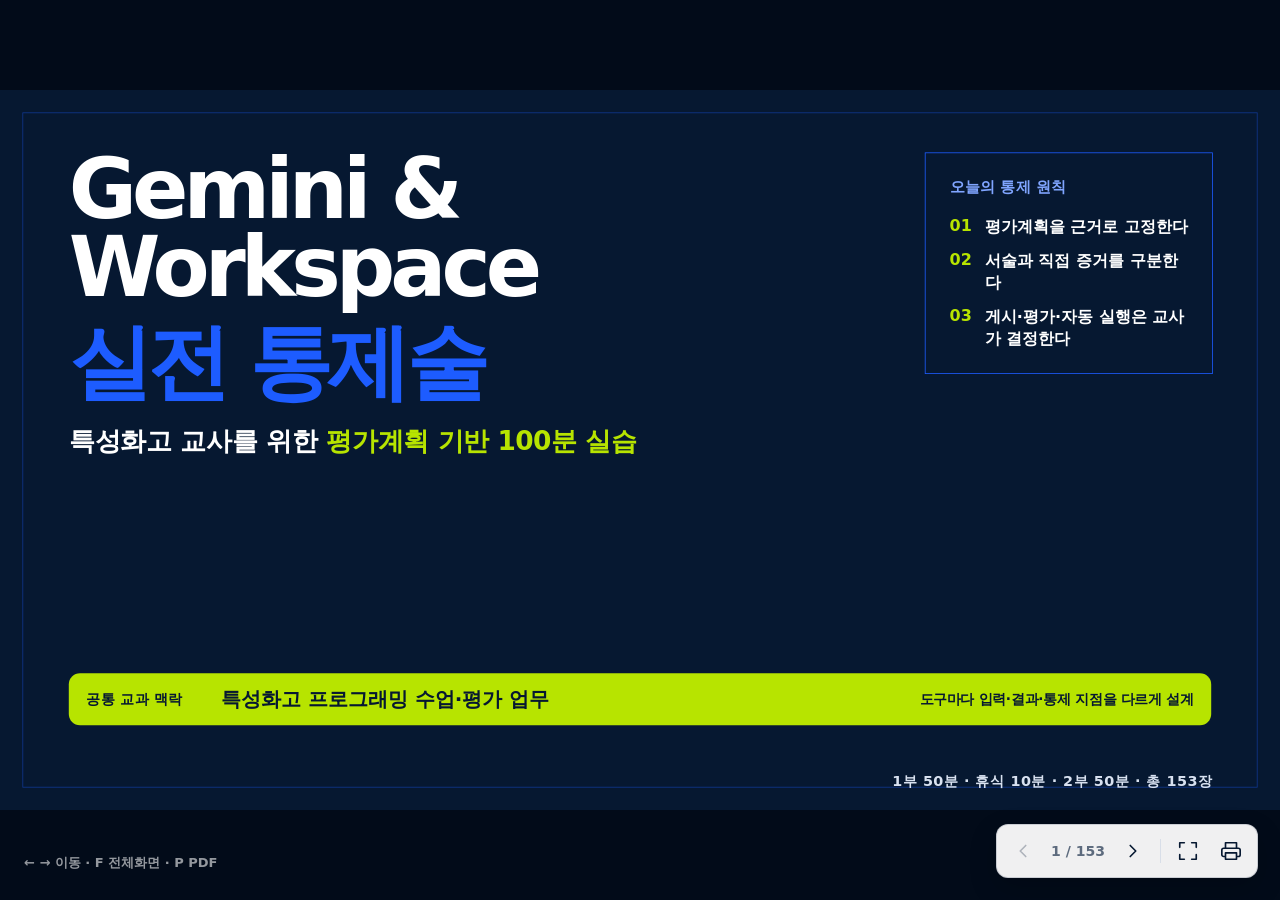
==== index.html @ 6e87b6bb "GitHub Pages 공개 진입점 추가" ====
<!doctype html>
<html lang="ko">
  <head>
    <meta charset="utf-8" />
    <meta name="viewport" content="width=device-width, initial-scale=1" />
    <title>Gemini &amp; Workspace 실전 통제술</title>
    <meta
      name="description"
      content="특성화고 교사를 위한 Gemini & Workspace 실전 통제술 연수 자료"
    />
    <meta http-equiv="refresh" content="0; url=./web-slides/index.html#/slide/1" />
    <script>
      window.location.replace('./web-slides/index.html#/slide/1');
    </script>
  </head>
  <body>
    <p>
      <a href="./web-slides/index.html#/slide/1">연수 자료 열기</a>
    </p>
  </body>
</html>
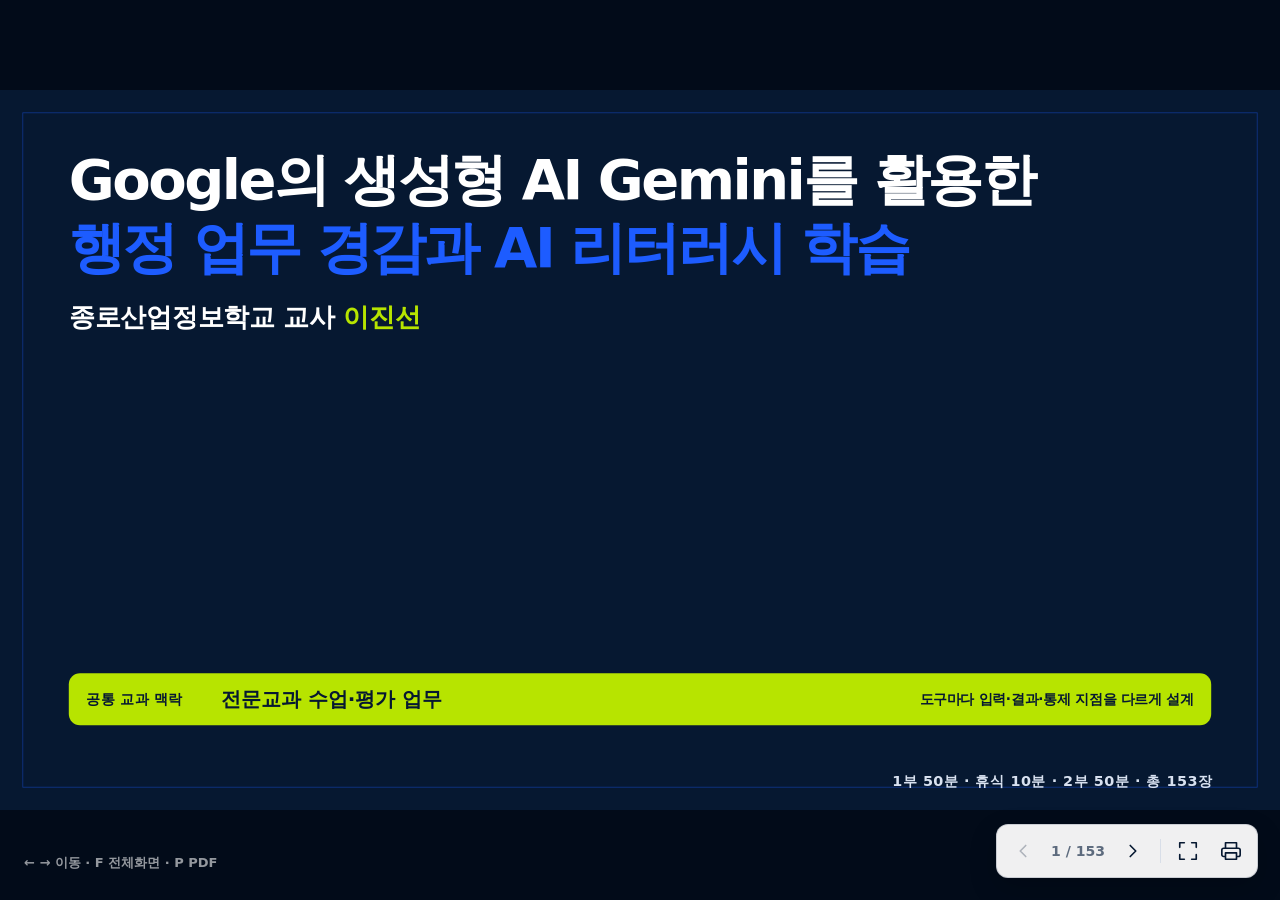
==== commit f2471c3f: "연수 슬라이드 표지 제목과 소속 정보 수정" ====
--- a/index.html
+++ b/index.html
@@ -3,10 +3,10 @@
   <head>
     <meta charset="utf-8" />
     <meta name="viewport" content="width=device-width, initial-scale=1" />
-    <title>Gemini &amp; Workspace 실전 통제술</title>
+    <title>Google의 생성형 AI Gemini를 활용한 행정 업무 경감과 AI 리터러시 학습</title>
     <meta
       name="description"
-      content="특성화고 교사를 위한 Gemini & Workspace 실전 통제술 연수 자료"
+      content="Google의 생성형 AI Gemini를 활용한 행정 업무 경감과 AI 리터러시 학습 연수 자료"
     />
     <meta http-equiv="refresh" content="0; url=./web-slides/index.html#/slide/1" />
     <script>
